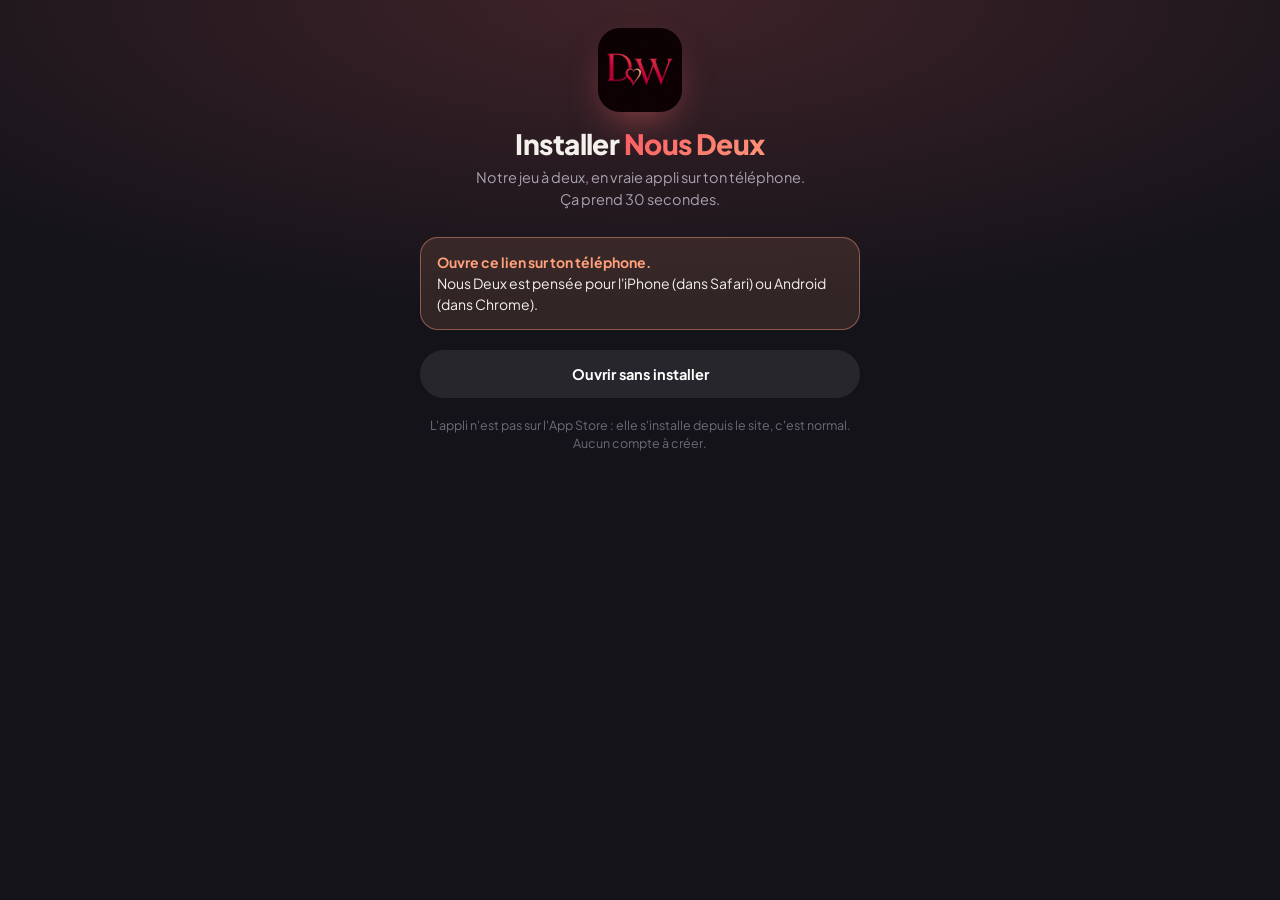
==== installer.html @ c3411cdf "Page d'installation guidée (iPhone, Android), à tester Co-Authored-By: Claude Opus 5.5 <noreply@anth" ====
<!DOCTYPE html>
<html lang="fr">
<head>
<meta charset="UTF-8">
<meta name="viewport" content="width=device-width, initial-scale=1.0, viewport-fit=cover">
<title>Installer Nous Deux</title>
<meta name="theme-color" content="#14131A">
<!-- Mêmes réglages que l'appli : si l'icône est ajoutée depuis cette page,
     elle porte le bon nom, la bonne icône et s'ouvre en plein écran. -->
<link rel="manifest" href="manifest.json?v=2">
<link rel="apple-touch-icon" href="icon-512.png?v=2">
<meta name="apple-mobile-web-app-capable" content="yes">
<meta name="apple-mobile-web-app-status-bar-style" content="black-translucent">
<meta name="apple-mobile-web-app-title" content="Nous Deux">
<link rel="preconnect" href="https://fonts.googleapis.com">
<link rel="preconnect" href="https://fonts.gstatic.com" crossorigin>
<link href="https://fonts.googleapis.com/css2?family=Plus+Jakarta+Sans:wght@400;500;600;700;800&display=swap" rel="stylesheet">
<script>
  // Ouverte depuis l'icône de l'écran d'accueil : on file directement dans l'appli.
  if (window.matchMedia('(display-mode: standalone)').matches || window.navigator.standalone === true) {
    location.replace('./index.html');
  }
</script>
<style>
  :root{
    --bg:#14131A; --surface:#1D1C25; --surface-2:#24232E; --line:rgba(255,255,255,0.09);
    --coral:#FF6B6B; --peach:#FFA07A; --grad:linear-gradient(135deg,#FB5A63 0%,#FFA07A 115%);
    --cream:#F4F1EC; --muted:#A7A3AF; --muted-2:#6E6A78;
  }
  *{ box-sizing:border-box; }
  html,body{ margin:0; background:var(--bg); color:var(--cream); }
  body{
    font-family:'Plus Jakarta Sans',-apple-system,BlinkMacSystemFont,sans-serif;
    min-height:100vh; padding:calc(env(safe-area-inset-top) + 28px) 18px calc(env(safe-area-inset-bottom) + 36px);
    background: radial-gradient(120% 60% at 50% 0%, rgba(255,107,107,0.18), transparent 60%), var(--bg);
  }
  .wrap{ max-width:440px; margin:0 auto; }
  .logo{ width:84px; height:84px; border-radius:22px; display:block; margin:0 auto 14px; box-shadow:0 18px 40px -14px rgba(255,107,107,0.55); }
  h1{ text-align:center; font-size:28px; font-weight:800; letter-spacing:-0.02em; margin:0 0 6px; }
  h1 span{ background:var(--grad); -webkit-background-clip:text; background-clip:text; color:transparent; }
  .sous{ text-align:center; color:var(--muted); font-size:14.5px; line-height:1.5; margin:0 0 26px; }

  .alerte{
    background:rgba(255,160,122,0.12); border:1px solid rgba(255,160,122,0.45); border-radius:18px;
    padding:14px 16px; margin-bottom:18px; font-size:14px; line-height:1.5;
  }
  .alerte strong{ color:var(--peach); }

  .etapes{ list-style:none; margin:0; padding:0; display:flex; flex-direction:column; gap:12px; }
  .etape{
    display:flex; gap:14px; align-items:flex-start;
    background:linear-gradient(160deg,var(--surface-2),var(--surface) 75%); border:1px solid var(--line);
    border-radius:20px; padding:15px 16px;
  }
  .num{
    flex:0 0 auto; width:30px; height:30px; border-radius:50%; background:var(--grad);
    display:flex; align-items:center; justify-content:center; font-weight:800; font-size:14px; color:#fff;
  }
  .txt{ flex:1; min-width:0; }
  .txt strong{ display:block; font-size:15.5px; font-weight:700; margin-bottom:3px; }
  .txt p{ margin:0; font-size:13.5px; color:var(--muted); line-height:1.5; }
  .ic{
    display:inline-flex; align-items:center; justify-content:center; vertical-align:-6px;
    width:26px; height:26px; border-radius:8px; background:rgba(255,255,255,0.1); margin:0 2px; color:#5AA9FF;
  }
  .ic svg{ width:16px; height:16px; }
  .pastille{ display:inline-block; padding:1px 8px; border-radius:999px; background:rgba(255,255,255,0.1); color:var(--cream); font-weight:600; font-size:12.5px; }

  .bouton{
    display:block; width:100%; margin:20px 0 0; padding:15px; border:none; border-radius:999px;
    background:var(--grad); color:#fff; font-family:inherit; font-size:16px; font-weight:800; text-align:center;
    text-decoration:none; cursor:pointer; box-shadow:0 14px 30px -12px rgba(251,90,99,0.7);
  }
  .bouton.secondaire{ background:rgba(255,255,255,0.08); box-shadow:none; font-weight:700; font-size:14.5px; }
  .note{ text-align:center; color:var(--muted-2); font-size:12.5px; line-height:1.5; margin-top:18px; }
  .cache{ display:none !important; }
</style>
</head>
<body>
<div class="wrap">
  <img class="logo" src="icon-192.png?v=2" alt="">
  <h1>Installer <span>Nous Deux</span></h1>
  <p class="sous">Notre jeu à deux, en vraie appli sur ton téléphone.<br>Ça prend 30 secondes.</p>

  <!-- Ouvert dans une appli (WhatsApp, Messenger, Instagram…) : l'installation y est impossible. -->
  <div class="alerte cache" id="alerte-appli">
    <strong>Ouvre d'abord cette page dans Safari.</strong><br>
    Tu l'as ouverte depuis une autre appli, qui ne permet pas l'installation.
    Touche le bouton <span class="pastille">⋯</span> ou l'icône boussole, puis <span class="pastille">Ouvrir dans Safari</span>.
    <button class="bouton secondaire" id="copier">Copier le lien</button>
  </div>

  <!-- iPhone / iPad -->
  <ol class="etapes cache" id="etapes-ios">
    <li class="etape"><span class="num">1</span><div class="txt">
      <strong>Touche le bouton Partager</strong>
      <p>En bas de Safari : l'icône
        <span class="ic"><svg viewBox="0 0 24 24" fill="none" stroke="currentColor" stroke-width="2" stroke-linecap="round" stroke-linejoin="round"><path d="M12 3v12"/><path d="M8 7l4-4 4 4"/><path d="M6 11H5a1 1 0 0 0-1 1v8a1 1 0 0 0 1 1h14a1 1 0 0 0 1-1v-8a1 1 0 0 0-1-1h-1"/></svg></span>.
        Si tu ne la vois pas, touche d'abord <span class="pastille">⋯</span> en bas à droite.</p>
    </div></li>
    <li class="etape"><span class="num">2</span><div class="txt">
      <strong>Choisis « Sur l'écran d'accueil »</strong>
      <p>Fais défiler la liste vers le bas si besoin
        <span class="ic"><svg viewBox="0 0 24 24" fill="none" stroke="currentColor" stroke-width="2" stroke-linecap="round" stroke-linejoin="round"><rect x="4" y="4" width="16" height="16" rx="4"/><path d="M12 8v8M8 12h8"/></svg></span>.</p>
    </div></li>
    <li class="etape"><span class="num">3</span><div class="txt">
      <strong>Touche « Ajouter »</strong>
      <p>Laisse le nom « Nous Deux ». Si l'option <span class="pastille">Ouvrir en tant qu'app web</span> apparaît, laisse-la activée.</p>
    </div></li>
    <li class="etape"><span class="num">4</span><div class="txt">
      <strong>Ouvre Nous Deux depuis l'icône</strong>
      <p>Pas depuis Safari : c'est depuis l'icône que les notifications fonctionnent. Écris ton prénom et le <strong style="display:inline;color:var(--peach)">code du couple</strong> que je t'ai donné, puis active les notifications.</p>
    </div></li>
  </ol>

  <!-- Android : Chrome sait installer en un appui -->
  <ol class="etapes cache" id="etapes-android">
    <li class="etape"><span class="num">1</span><div class="txt">
      <strong>Touche « Installer l'appli »</strong>
      <p id="android-aide">Si le bouton n'apparaît pas : menu <span class="pastille">⋮</span> de Chrome, puis <span class="pastille">Ajouter à l'écran d'accueil</span> → <span class="pastille">Installer</span>.</p>
    </div></li>
    <li class="etape"><span class="num">2</span><div class="txt">
      <strong>Ouvre Nous Deux depuis l'icône</strong>
      <p>Écris ton prénom et le <strong style="display:inline;color:var(--peach)">code du couple</strong> que je t'ai donné, puis active les notifications.</p>
    </div></li>
  </ol>
  <button class="bouton cache" id="installer-android">Installer l'appli</button>

  <!-- Ordinateur ou autre -->
  <div class="alerte cache" id="autre">
    <strong>Ouvre ce lien sur ton téléphone.</strong><br>
    Nous Deux est pensée pour l'iPhone (dans Safari) ou Android (dans Chrome).
  </div>

  <a class="bouton secondaire" href="./index.html" id="essayer">Ouvrir sans installer</a>
  <p class="note">L'appli n'est pas sur l'App Store : elle s'installe depuis le site, c'est normal.<br>Aucun compte à créer.</p>
</div>

<script>
  const ua = navigator.userAgent;
  const ios = /iPhone|iPad|iPod/.test(ua) || (navigator.platform === 'MacIntel' && navigator.maxTouchPoints > 1);
  const android = /Android/i.test(ua);
  // Navigateurs intégrés des applis : l'installation y est impossible.
  const dansUneAppli = /FBAN|FBAV|FB_IAB|Instagram|Messenger|WhatsApp|Line\/|Snapchat|Twitter|LinkedInApp|GSA\//i.test(ua);
  const montrer = id => document.getElementById(id).classList.remove('cache');

  if (dansUneAppli) {
    montrer('alerte-appli');
  }
  if (ios) {
    montrer('etapes-ios');
  } else if (android) {
    montrer('etapes-android');
  } else {
    montrer('autre');
  }

  // Android / Chrome : vraie installation en un appui.
  let invite = null;
  window.addEventListener('beforeinstallprompt', e => {
    e.preventDefault();
    invite = e;
    montrer('installer-android');
  });
  document.getElementById('installer-android').addEventListener('click', () => {
    if (!invite) return;
    invite.prompt();
    invite.userChoice.finally(() => { invite = null; });
  });

  document.getElementById('copier').addEventListener('click', e => {
    const b = e.currentTarget;
    const fin = ok => { b.textContent = ok ? 'Lien copié ✓ — colle-le dans Safari' : location.href; };
    if (navigator.clipboard) navigator.clipboard.writeText(location.href).then(() => fin(true), () => fin(false));
    else fin(false);
  });

  // Le service worker de l'appli rend l'installation possible sur Android.
  if ('serviceWorker' in navigator) navigator.serviceWorker.register('sw.js').catch(() => {});
</script>
</body>
</html>
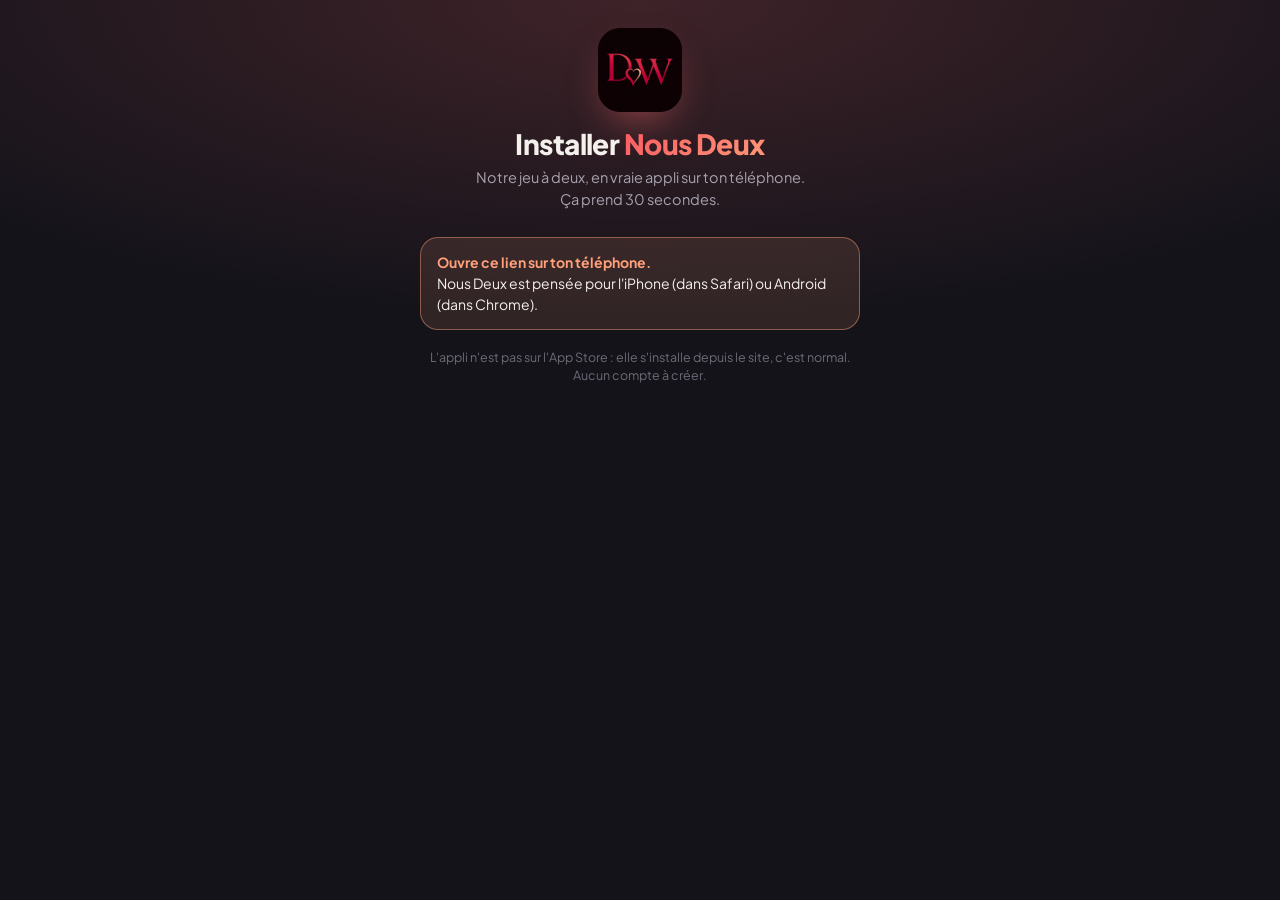
==== commit 46fbe742: "Page d'installation : plus de lien « Ouvrir sans installer » Co-Authored-By: Claude Opus 5.5 <norepl" ====
--- a/installer.html
+++ b/installer.html
@@ -132,7 +132,6 @@
     Nous Deux est pensée pour l'iPhone (dans Safari) ou Android (dans Chrome).
   </div>
 
-  <a class="bouton secondaire" href="./index.html" id="essayer">Ouvrir sans installer</a>
   <p class="note">L'appli n'est pas sur l'App Store : elle s'installe depuis le site, c'est normal.<br>Aucun compte à créer.</p>
 </div>
 
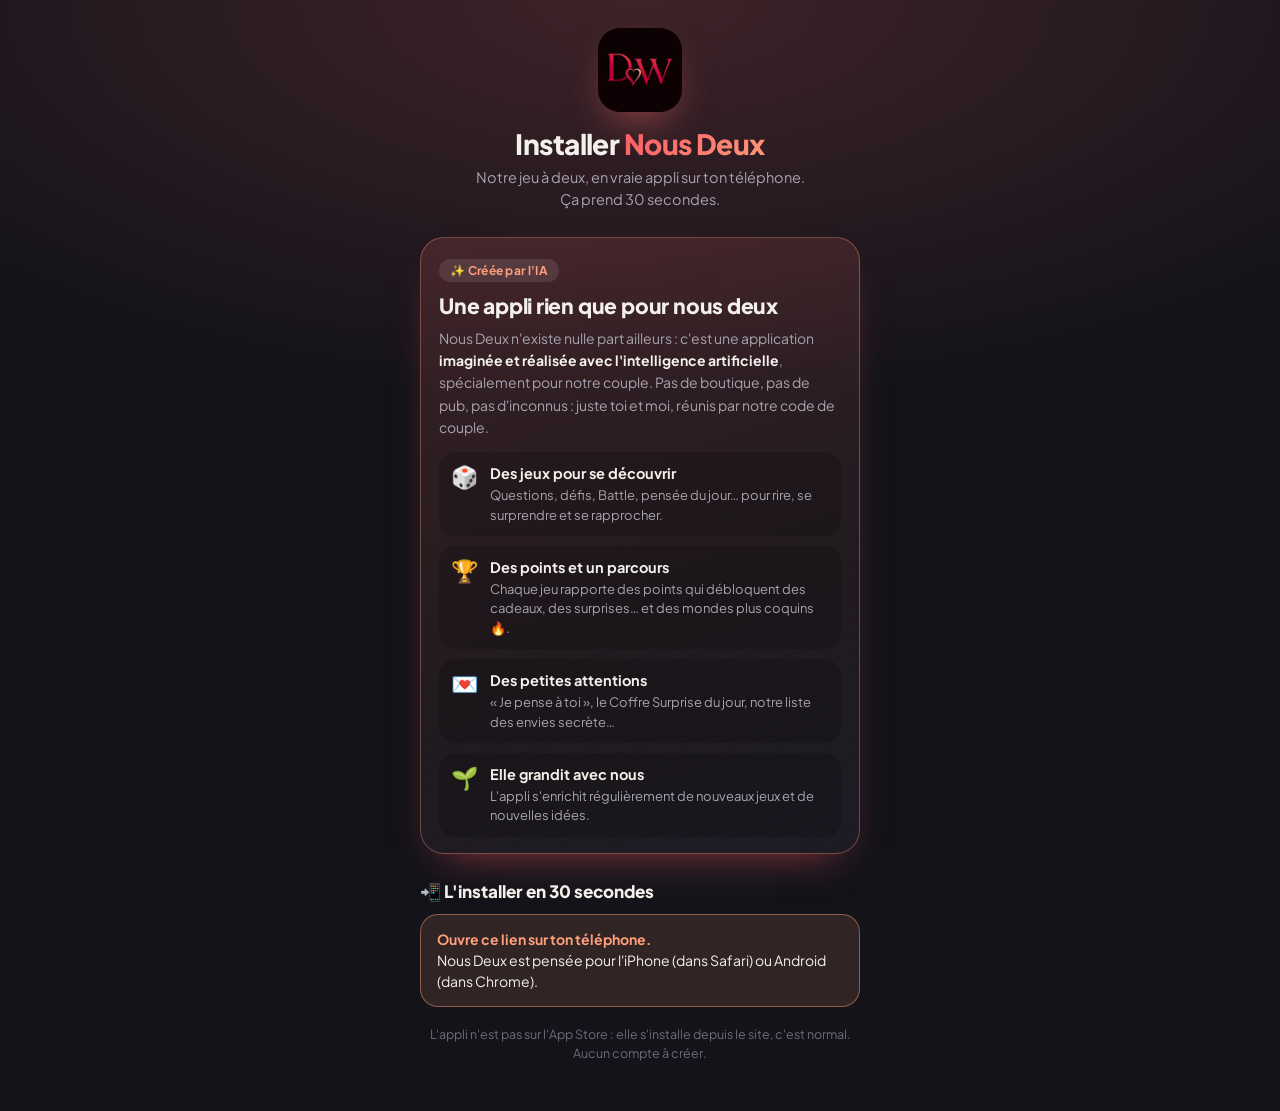
==== commit bd10c2dd: "Page d'installation : présentation de l'appli (créée par l'IA, rien que pour nous deux) (à publier) " ====
--- a/installer.html
+++ b/installer.html
@@ -74,6 +74,22 @@
   .bouton.secondaire{ background:rgba(255,255,255,0.08); box-shadow:none; font-weight:700; font-size:14.5px; }
   .note{ text-align:center; color:var(--muted-2); font-size:12.5px; line-height:1.5; margin-top:18px; }
   .cache{ display:none !important; }
+
+  .presente{
+    position:relative; overflow:hidden; margin:0 0 26px; padding:20px 18px 16px; border-radius:24px;
+    background:linear-gradient(160deg, rgba(255,107,107,0.16), rgba(255,160,122,0.06) 60%, var(--surface) 100%);
+    border:1px solid rgba(255,160,122,0.35); box-shadow:0 20px 40px -24px rgba(251,90,99,0.6);
+  }
+  .presente-tag{ display:inline-block; padding:4px 11px; border-radius:999px; background:rgba(255,255,255,0.1); font-size:12px; font-weight:700; color:var(--peach); letter-spacing:.3px; }
+  .presente h2{ font-size:21px; font-weight:800; letter-spacing:-0.01em; margin:10px 0 8px; }
+  .presente > p{ margin:0 0 14px; font-size:14px; line-height:1.6; color:var(--muted); }
+  .presente > p b{ color:var(--cream); }
+  .presente-liste{ list-style:none; margin:0; padding:0; display:flex; flex-direction:column; gap:10px; }
+  .presente-liste li{ display:flex; gap:12px; align-items:flex-start; padding:11px 12px; border-radius:16px; background:rgba(0,0,0,0.18); }
+  .presente-liste span{ font-size:22px; line-height:1.2; }
+  .presente-liste div{ font-size:13px; line-height:1.5; color:var(--muted); }
+  .presente-liste b{ display:block; font-size:14.5px; color:var(--cream); margin-bottom:1px; }
+  .titre-etapes{ font-size:17px; font-weight:800; margin:0 0 12px; }
 </style>
 </head>
 <body>
@@ -81,6 +97,21 @@
   <img class="logo" src="icon-192.png?v=2" alt="">
   <h1>Installer <span>Nous Deux</span></h1>
   <p class="sous">Notre jeu à deux, en vraie appli sur ton téléphone.<br>Ça prend 30 secondes.</p>
+
+  <!-- Présentation : ce qu'est Nous Deux -->
+  <section class="presente">
+    <div class="presente-tag">✨ Créée par l'IA</div>
+    <h2>Une appli rien que pour nous deux</h2>
+    <p>Nous Deux n'existe nulle part ailleurs : c'est une application <b>imaginée et réalisée avec l'intelligence artificielle</b>, spécialement pour notre couple. Pas de boutique, pas de pub, pas d'inconnus : juste toi et moi, réunis par notre code de couple.</p>
+    <ul class="presente-liste">
+      <li><span>🎲</span><div><b>Des jeux pour se découvrir</b>Questions, défis, Battle, pensée du jour… pour rire, se surprendre et se rapprocher.</div></li>
+      <li><span>🏆</span><div><b>Des points et un parcours</b>Chaque jeu rapporte des points qui débloquent des cadeaux, des surprises… et des mondes plus coquins 🔥.</div></li>
+      <li><span>💌</span><div><b>Des petites attentions</b>« Je pense à toi », le Coffre Surprise du jour, notre liste des envies secrète…</div></li>
+      <li><span>🌱</span><div><b>Elle grandit avec nous</b>L'appli s'enrichit régulièrement de nouveaux jeux et de nouvelles idées.</div></li>
+    </ul>
+  </section>
+
+  <h2 class="titre-etapes">📲 L'installer en 30 secondes</h2>
 
   <!-- Ouvert dans une appli (WhatsApp, Messenger, Instagram…) : l'installation y est impossible. -->
   <div class="alerte cache" id="alerte-appli">
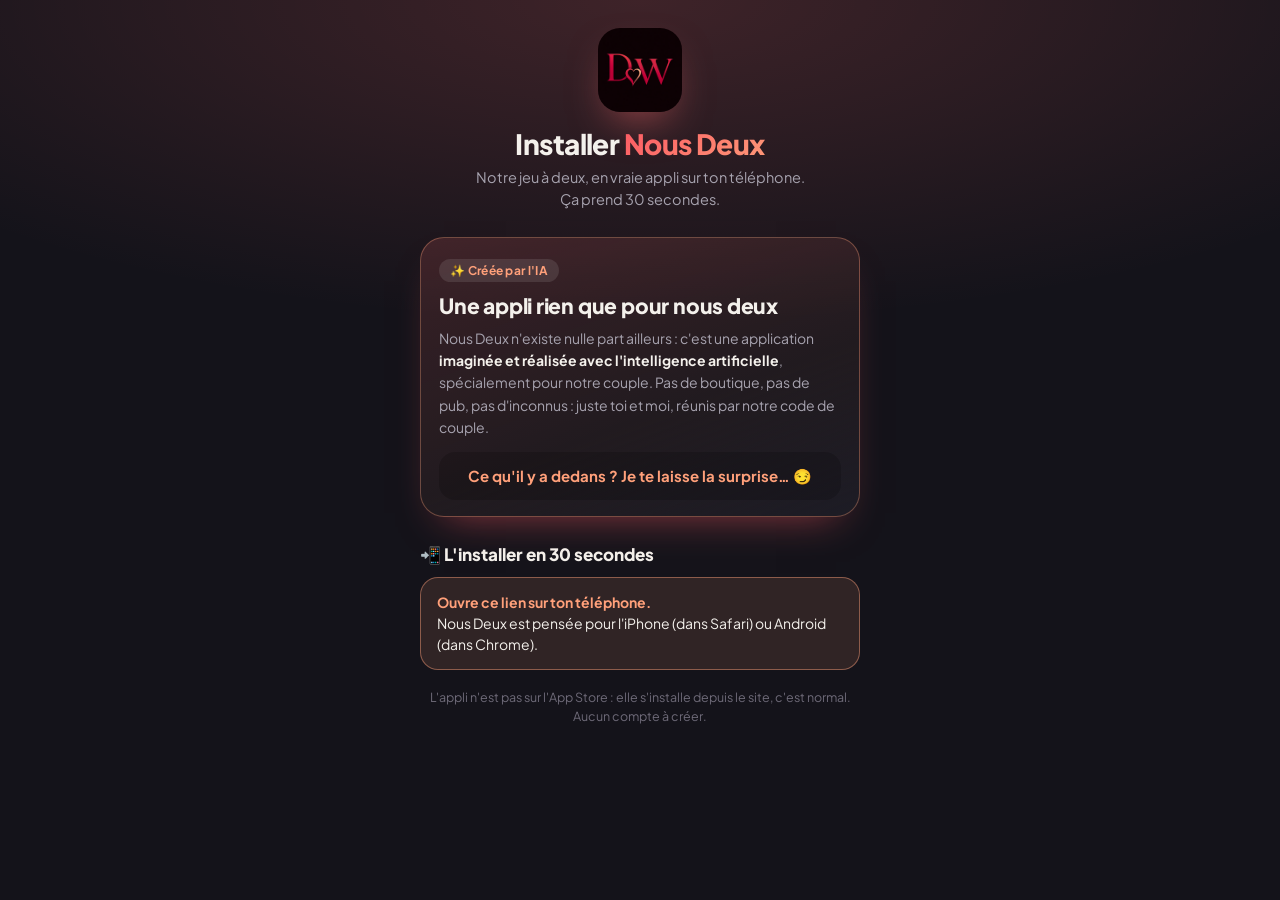
==== commit e1e29d9b: "Page d'installation : plus de détail sur les jeux, juste l'envie d'installer (à publier) Co-Authored" ====
--- a/installer.html
+++ b/installer.html
@@ -89,6 +89,7 @@
   .presente-liste span{ font-size:22px; line-height:1.2; }
   .presente-liste div{ font-size:13px; line-height:1.5; color:var(--muted); }
   .presente-liste b{ display:block; font-size:14.5px; color:var(--cream); margin-bottom:1px; }
+  .presente .presente-envie{ margin:0; padding:12px 14px; border-radius:16px; background:rgba(0,0,0,0.18); text-align:center; font-size:15px; font-weight:700; color:var(--peach); }
   .titre-etapes{ font-size:17px; font-weight:800; margin:0 0 12px; }
 </style>
 </head>
@@ -103,12 +104,7 @@
     <div class="presente-tag">✨ Créée par l'IA</div>
     <h2>Une appli rien que pour nous deux</h2>
     <p>Nous Deux n'existe nulle part ailleurs : c'est une application <b>imaginée et réalisée avec l'intelligence artificielle</b>, spécialement pour notre couple. Pas de boutique, pas de pub, pas d'inconnus : juste toi et moi, réunis par notre code de couple.</p>
-    <ul class="presente-liste">
-      <li><span>🎲</span><div><b>Des jeux pour se découvrir</b>Questions, défis, Battle, pensée du jour… pour rire, se surprendre et se rapprocher.</div></li>
-      <li><span>🏆</span><div><b>Des points et un parcours</b>Chaque jeu rapporte des points qui débloquent des cadeaux, des surprises… et des mondes plus coquins 🔥.</div></li>
-      <li><span>💌</span><div><b>Des petites attentions</b>« Je pense à toi », le Coffre Surprise du jour, notre liste des envies secrète…</div></li>
-      <li><span>🌱</span><div><b>Elle grandit avec nous</b>L'appli s'enrichit régulièrement de nouveaux jeux et de nouvelles idées.</div></li>
-    </ul>
+    <p class="presente-envie">Ce qu'il y a dedans ? Je te laisse la surprise… 😏</p>
   </section>
 
   <h2 class="titre-etapes">📲 L'installer en 30 secondes</h2>
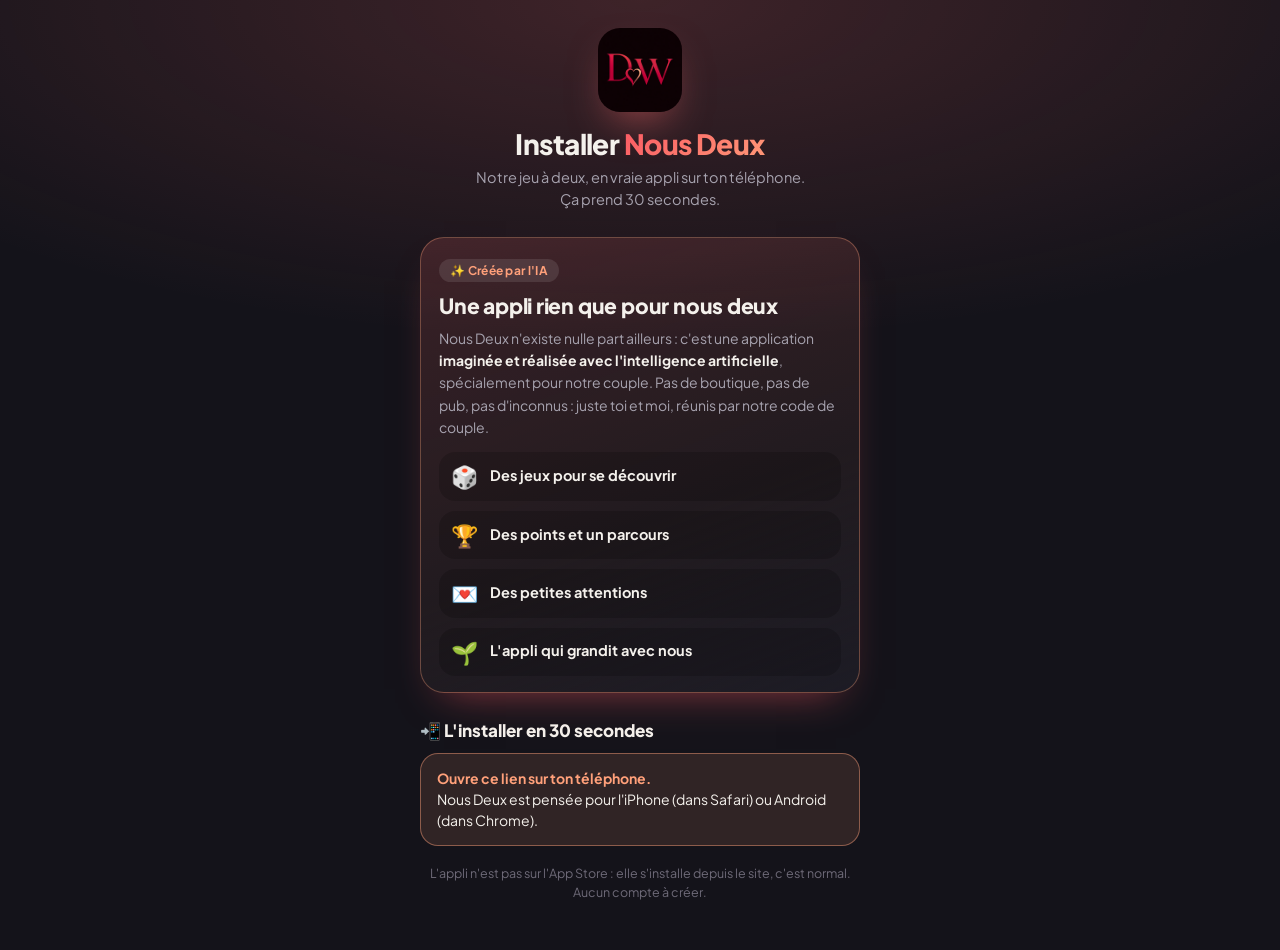
==== commit 90295694: "Page d'installation : les 4 titres avec icônes, sans détail (à publier) Co-Authored-By: Claude Opus " ====
--- a/installer.html
+++ b/installer.html
@@ -85,7 +85,7 @@
   .presente > p{ margin:0 0 14px; font-size:14px; line-height:1.6; color:var(--muted); }
   .presente > p b{ color:var(--cream); }
   .presente-liste{ list-style:none; margin:0; padding:0; display:flex; flex-direction:column; gap:10px; }
-  .presente-liste li{ display:flex; gap:12px; align-items:flex-start; padding:11px 12px; border-radius:16px; background:rgba(0,0,0,0.18); }
+  .presente-liste li{ display:flex; gap:12px; align-items:center; padding:11px 12px; border-radius:16px; background:rgba(0,0,0,0.18); }
   .presente-liste span{ font-size:22px; line-height:1.2; }
   .presente-liste div{ font-size:13px; line-height:1.5; color:var(--muted); }
   .presente-liste b{ display:block; font-size:14.5px; color:var(--cream); margin-bottom:1px; }
@@ -104,7 +104,12 @@
     <div class="presente-tag">✨ Créée par l'IA</div>
     <h2>Une appli rien que pour nous deux</h2>
     <p>Nous Deux n'existe nulle part ailleurs : c'est une application <b>imaginée et réalisée avec l'intelligence artificielle</b>, spécialement pour notre couple. Pas de boutique, pas de pub, pas d'inconnus : juste toi et moi, réunis par notre code de couple.</p>
-    <p class="presente-envie">Ce qu'il y a dedans ? Je te laisse la surprise… 😏</p>
+    <ul class="presente-liste">
+      <li><span>🎲</span><div><b>Des jeux pour se découvrir</b></div></li>
+      <li><span>🏆</span><div><b>Des points et un parcours</b></div></li>
+      <li><span>💌</span><div><b>Des petites attentions</b></div></li>
+      <li><span>🌱</span><div><b>L'appli qui grandit avec nous</b></div></li>
+    </ul>
   </section>
 
   <h2 class="titre-etapes">📲 L'installer en 30 secondes</h2>
